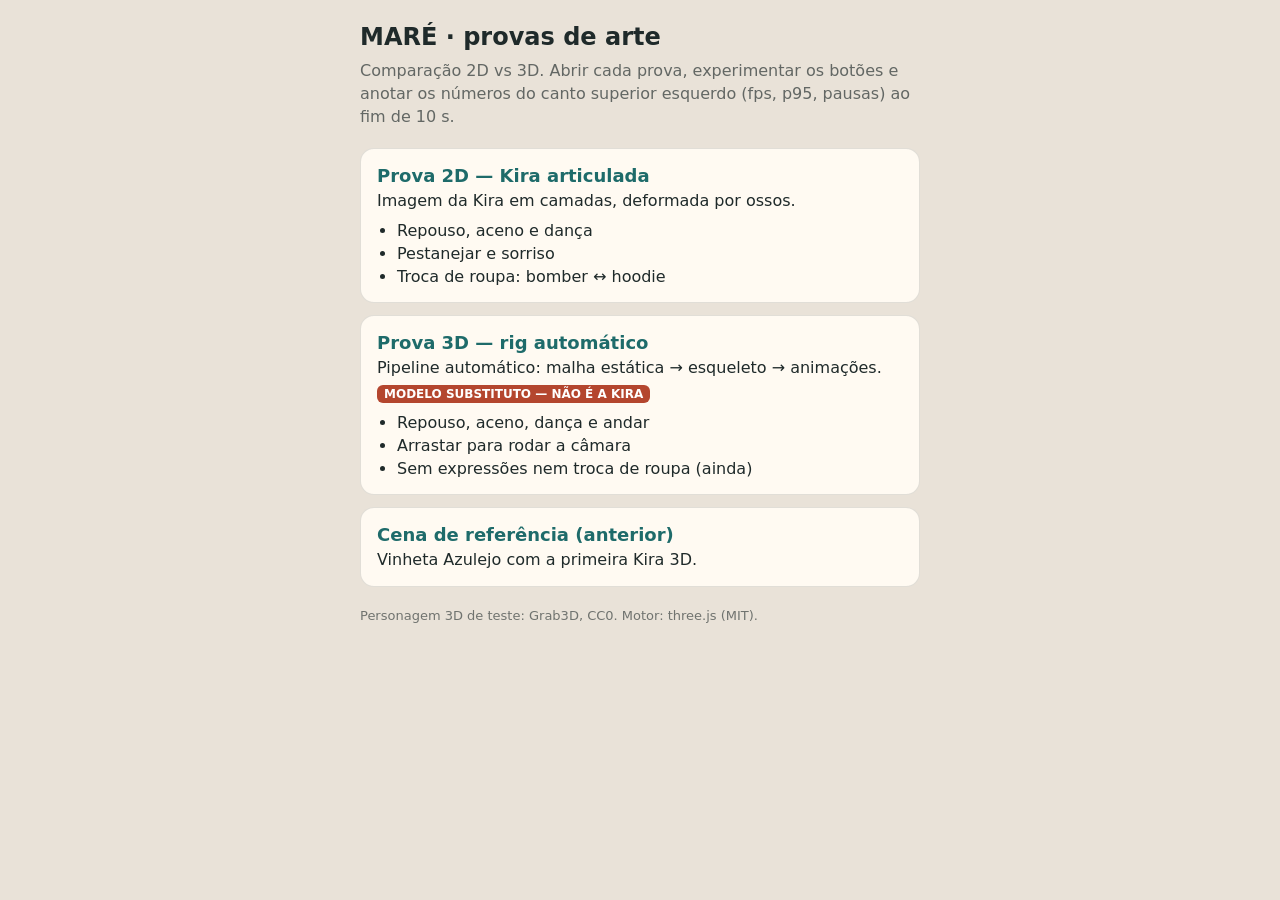
==== arte/index.html @ 3575eb0e "arte: cena de referência 2026-10-28 18:21Z" ====
<!doctype html>
<html lang="pt"><head><meta charset="utf-8"><meta name="viewport" content="width=device-width,initial-scale=1,viewport-fit=cover">
<title>MARÉ — provas de arte</title>
<style>
:root{--fundo:#e9e2d8;--texto:#1f2a2a;--cartao:#fffaf2;--marca:#1e6b6a;--alerta:#b4462e}
html,body{margin:0;background:var(--fundo);color:var(--texto);font:16px/1.45 system-ui,sans-serif}
main{max-width:560px;margin:0 auto;padding:calc(20px + env(safe-area-inset-top)) 16px calc(24px + env(safe-area-inset-bottom))}
h1{font-size:24px;margin:0 0 4px}
p.sub{margin:0 0 20px;color:#1f2a2aaa}
a.cartao{display:block;text-decoration:none;color:inherit;background:var(--cartao);border:1px solid #1f2a2a22;border-radius:14px;padding:14px 16px;margin-bottom:12px}
a.cartao:active{background:#f3ebdf}
a.cartao b{display:block;font-size:18px;color:var(--marca)}
.etiqueta{display:inline-block;margin-top:6px;padding:2px 7px;border-radius:6px;background:var(--alerta);color:#fff;font:700 12px system-ui}
ul{padding-left:20px;margin:6px 0 0}
footer{margin-top:20px;font-size:13px;color:#1f2a2a99}
</style>
</head><body><main>
<h1>MARÉ · provas de arte</h1>
<p class="sub">Comparação 2D vs 3D. Abrir cada prova, experimentar os botões e anotar os números do canto superior esquerdo (fps, p95, pausas) ao fim de 10 s.</p>
<a class="cartao" href="comparacao/prova2d/">
  <b>Prova 2D — Kira articulada</b>
  Imagem da Kira em camadas, deformada por ossos.
  <ul><li>Repouso, aceno e dança</li><li>Pestanejar e sorriso</li><li>Troca de roupa: bomber ↔ hoodie</li></ul>
</a>
<a class="cartao" href="comparacao/prova3d/">
  <b>Prova 3D — rig automático</b>
  Pipeline automático: malha estática → esqueleto → animações.
  <span class="etiqueta">MODELO SUBSTITUTO — NÃO É A KIRA</span>
  <ul><li>Repouso, aceno, dança e andar</li><li>Arrastar para rodar a câmara</li><li>Sem expressões nem troca de roupa (ainda)</li></ul>
</a>
<a class="cartao" href="vinheta/">
  <b>Cena de referência (anterior)</b>
  Vinheta Azulejo com a primeira Kira 3D.
</a>
<footer>Personagem 3D de teste: Grab3D, CC0. Motor: three.js (MIT).</footer>
</main></body></html>
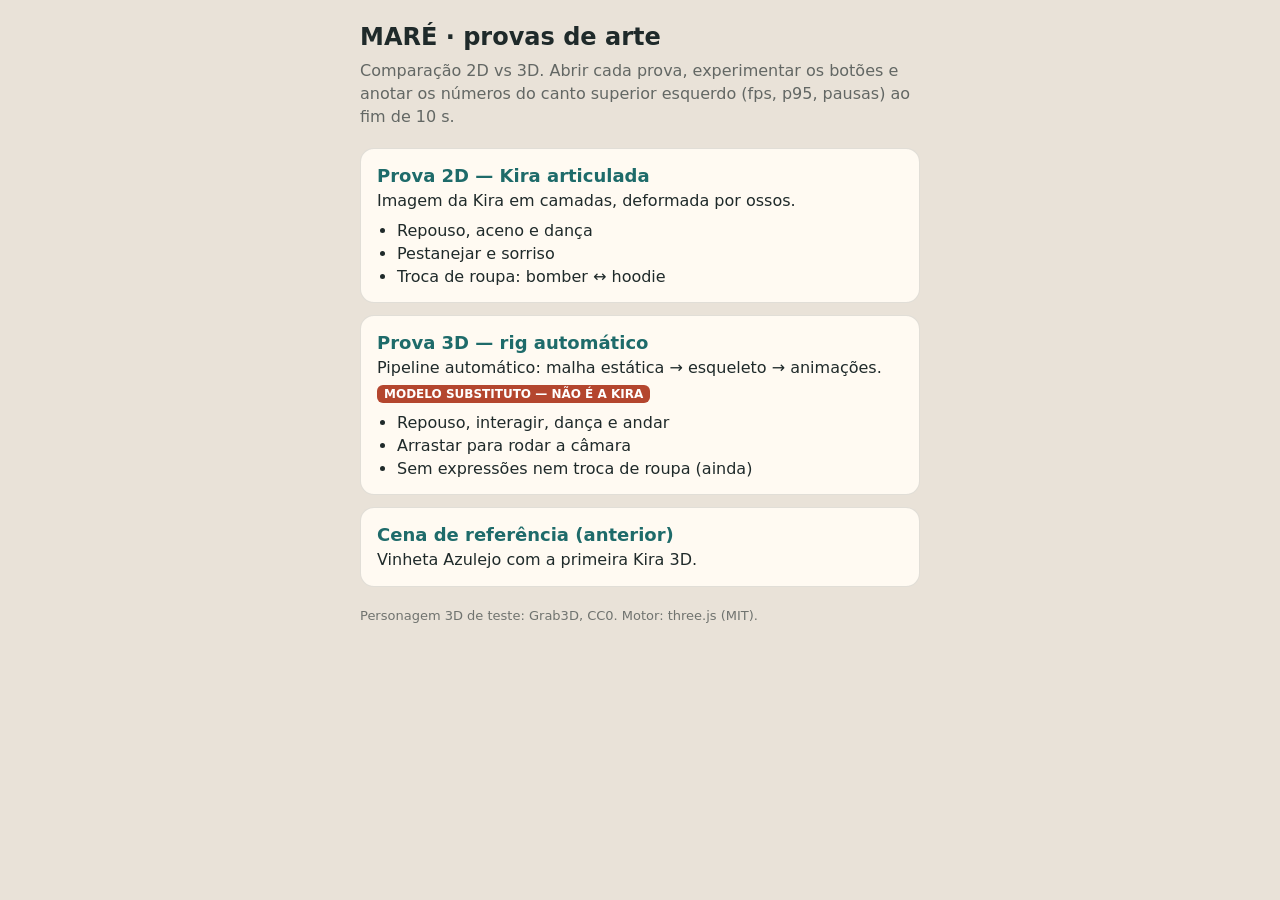
==== commit 1e5ca4b9: "arte: cena de referência 2026-10-28 18:29Z" ====
--- a/arte/index.html
+++ b/arte/index.html
@@ -26,7 +26,7 @@
   <b>Prova 3D — rig automático</b>
   Pipeline automático: malha estática → esqueleto → animações.
   <span class="etiqueta">MODELO SUBSTITUTO — NÃO É A KIRA</span>
-  <ul><li>Repouso, aceno, dança e andar</li><li>Arrastar para rodar a câmara</li><li>Sem expressões nem troca de roupa (ainda)</li></ul>
+  <ul><li>Repouso, interagir, dança e andar</li><li>Arrastar para rodar a câmara</li><li>Sem expressões nem troca de roupa (ainda)</li></ul>
 </a>
 <a class="cartao" href="vinheta/">
   <b>Cena de referência (anterior)</b>
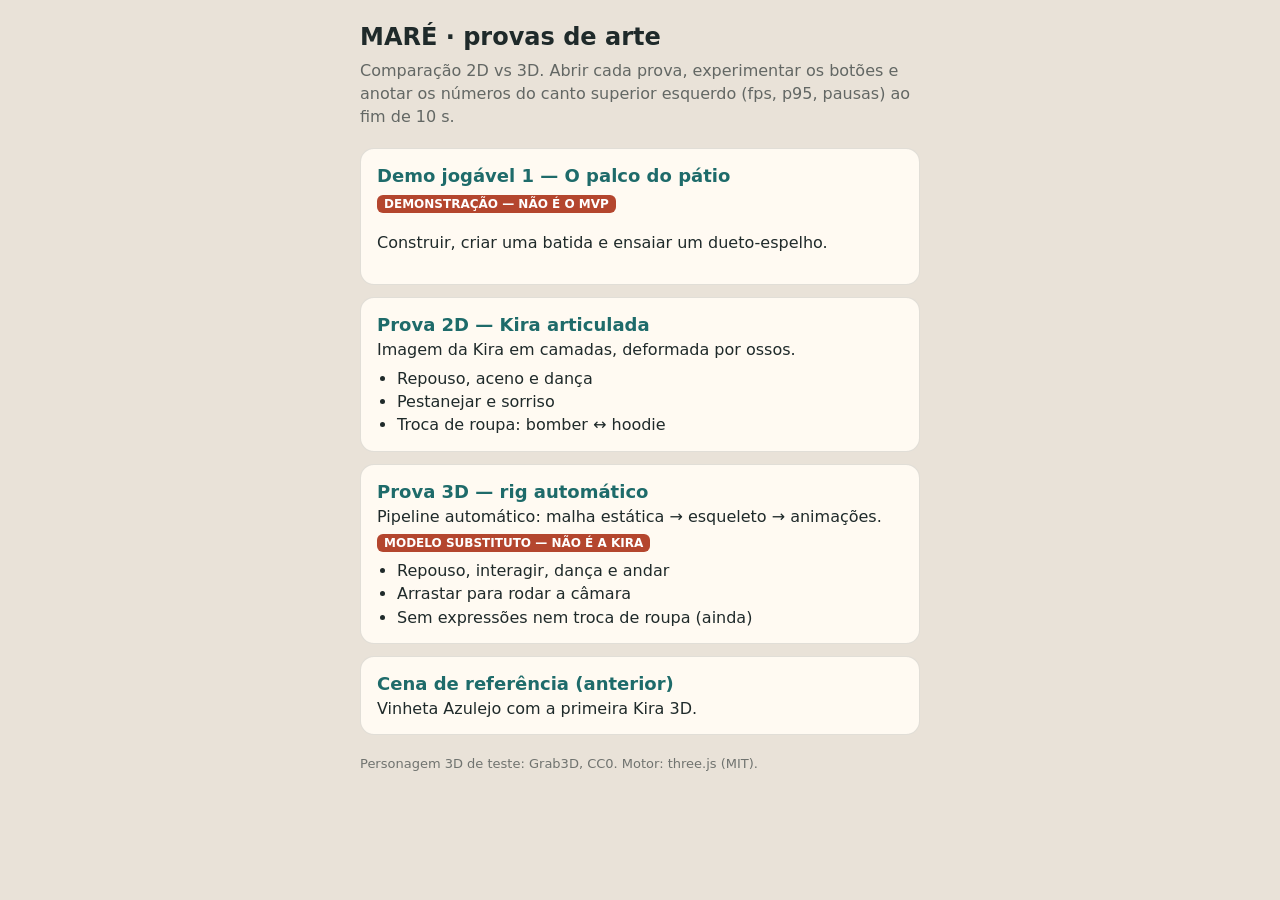
==== commit e3ff4895: "arte: cena de referência 2026-10-28 20:10Z" ====
--- a/arte/index.html
+++ b/arte/index.html
@@ -17,6 +17,7 @@
 </head><body><main>
 <h1>MARÉ · provas de arte</h1>
 <p class="sub">Comparação 2D vs 3D. Abrir cada prova, experimentar os botões e anotar os números do canto superior esquerdo (fps, p95, pausas) ao fim de 10 s.</p>
+<a class="cartao" href="../jogo/"><b>Demo jogável 1 — O palco do pátio</b><span class="etiqueta">DEMONSTRAÇÃO — NÃO É O MVP</span><p>Construir, criar uma batida e ensaiar um dueto-espelho.</p></a>
 <a class="cartao" href="comparacao/prova2d/">
   <b>Prova 2D — Kira articulada</b>
   Imagem da Kira em camadas, deformada por ossos.
